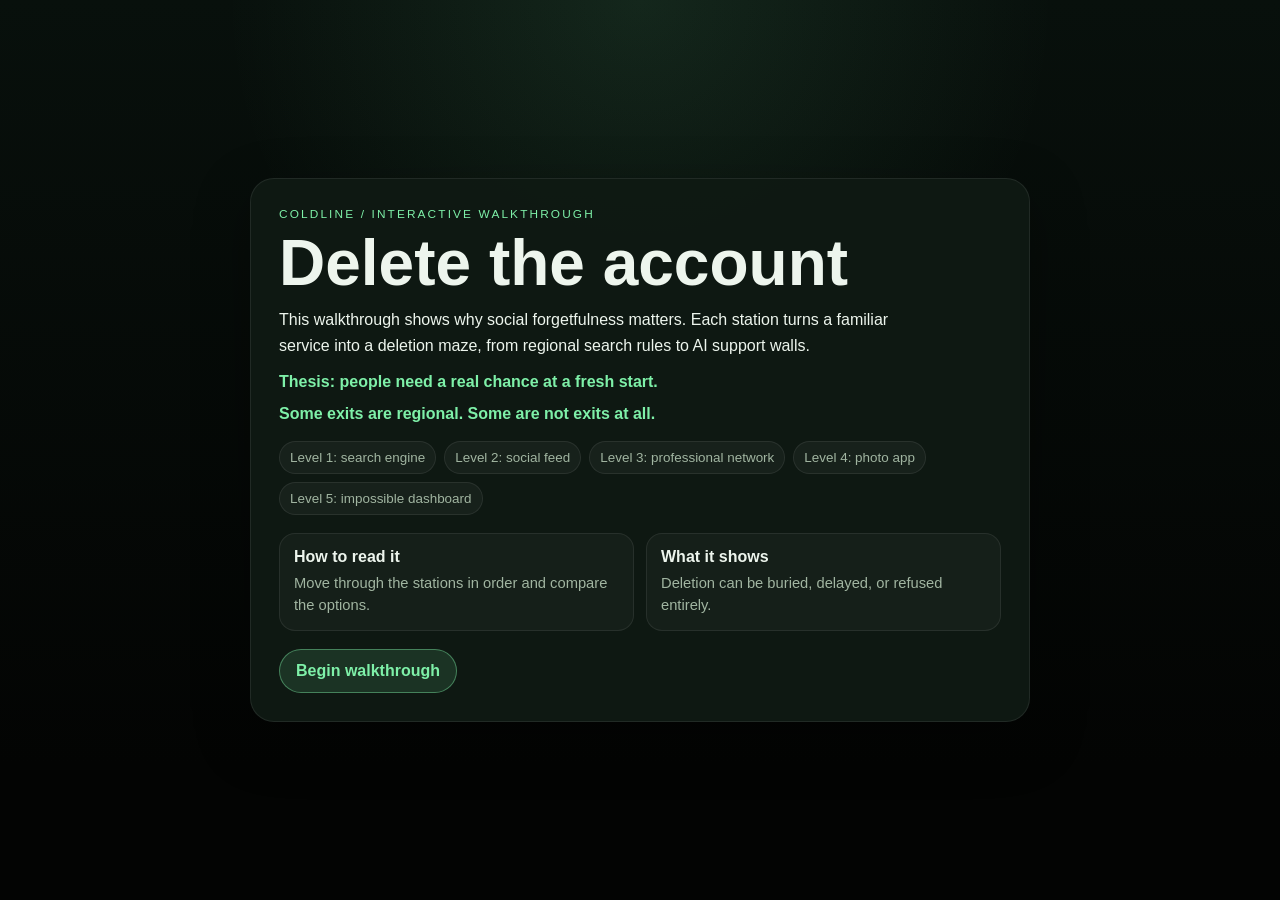
==== index.html @ fb2e3920 "Build COLDLINE walkthrough" ====
<!DOCTYPE html>
<html lang="en">
<head>
  <meta charset="UTF-8" />
  <meta name="viewport" content="width=device-width, initial-scale=1.0" />
  <title>COLDLINE: Delete the Account</title>
  <link rel="stylesheet" href="index.css" />
</head>
<body>
  <main class="intro">
    <section class="hero">
      <div class="eyebrow">COLDLINE / interactive walkthrough</div>
      <h1>Delete the account</h1>
      <p class="lede">
        This walkthrough shows why social forgetfulness matters.
        Each station turns a familiar service into a deletion maze, from regional search rules to AI support walls.
      </p>
      <div class="hero-note">Thesis: people need a real chance at a fresh start.</div>
      <div class="hero-note">Some exits are regional. Some are not exits at all.</div>
      <div class="chips">
        <span>Level 1: search engine</span>
        <span>Level 2: social feed</span>
        <span>Level 3: professional network</span>
        <span>Level 4: photo app</span>
        <span>Level 5: impossible dashboard</span>
      </div>
      <div class="mini-grid">
        <div><strong>How to read it</strong><span>Move through the stations in order and compare the options.</span></div>
        <div><strong>What it shows</strong><span>Deletion can be buried, delayed, or refused entirely.</span></div>
      </div>
      <a class="start" href="level-1-search.html">Begin walkthrough</a>
    </section>
  </main>
</body>
</html>
---- index.css ----
:root {
  --bg: #08100c;
  --panel: #0f1a13;
  --text: #edf5ed;
  --muted: #a1b5a1;
  --accent: #7ef0a8;
  --line: rgba(255, 255, 255, 0.08);
}

* { box-sizing: border-box; }
html, body { margin: 0; min-height: 100%; }
body {
  font-family: Inter, "Segoe UI", Helvetica, Arial, sans-serif;
  color: var(--text);
  background:
    radial-gradient(circle at top, rgba(126, 240, 168, 0.1), transparent 26rem),
    linear-gradient(180deg, #08100c, #030403 85%);
}

body::before {
  content: "";
  position: fixed;
  inset: 0;
  pointer-events: none;
  background: repeating-linear-gradient(to bottom, rgba(255,255,255,0.025) 0, rgba(255,255,255,0.025) 1px, transparent 1px, transparent 4px);
  opacity: 0.22;
}

.intro {
  min-height: 100vh;
  display: grid;
  place-items: center;
  padding: 18px;
}

.hero {
  width: min(780px, 100%);
  border: 1px solid var(--line);
  border-radius: 24px;
  background: rgba(15, 26, 19, 0.96);
  box-shadow: 0 18px 54px rgba(0, 0, 0, 0.35);
  padding: 28px;
}

.eyebrow {
  color: var(--accent);
  text-transform: uppercase;
  letter-spacing: 0.18em;
  font-size: 0.74rem;
  margin-bottom: 10px;
}

h1 {
  margin: 0;
  font-size: clamp(2rem, 5vw, 4rem);
  line-height: 1;
}

.lede {
  margin: 12px 0 0;
  line-height: 1.6;
  color: var(--text);
  max-width: 70ch;
}

.hero-note {
  margin-top: 14px;
  color: var(--accent);
  font-weight: 700;
}

.chips {
  display: flex;
  flex-wrap: wrap;
  gap: 8px;
  margin: 18px 0;
}

.chips span {
  padding: 8px 10px;
  border-radius: 999px;
  background: rgba(255, 255, 255, 0.04);
  border: 1px solid var(--line);
  color: var(--muted);
  font-size: 0.84rem;
}

.mini-grid {
  display: grid;
  grid-template-columns: repeat(2, minmax(0, 1fr));
  gap: 12px;
  margin-bottom: 18px;
}

.mini-grid div {
  padding: 14px;
  border: 1px solid var(--line);
  border-radius: 16px;
  background: rgba(255, 255, 255, 0.03);
}

.mini-grid strong {
  display: block;
  margin-bottom: 6px;
}

.mini-grid span {
  color: var(--muted);
  line-height: 1.5;
  font-size: 0.92rem;
}

.start {
  display: inline-flex;
  align-items: center;
  justify-content: center;
  padding: 12px 16px;
  border-radius: 999px;
  background: rgba(126, 240, 168, 0.12);
  border: 1px solid rgba(126, 240, 168, 0.42);
  color: var(--accent);
  text-decoration: none;
  font-weight: 700;
}
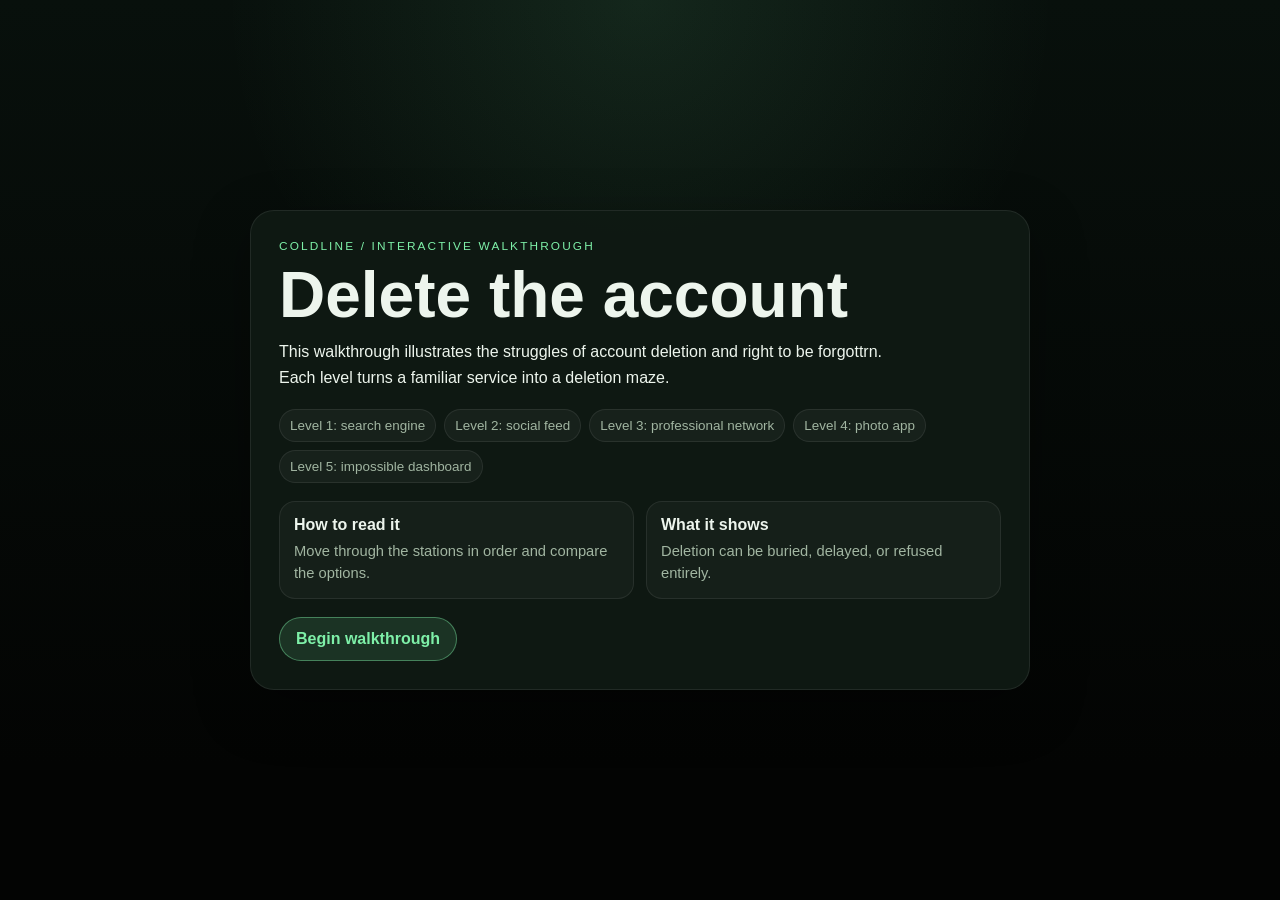
==== commit 71185e57: "Revise walkthrough description for account deletion Updated the description of the account deletion " ====
--- a/index.html
+++ b/index.html
@@ -1,4 +1,4 @@
-<!DOCTYPE html>
+﻿<!DOCTYPE html>
 <html lang="en">
 <head>
   <meta charset="UTF-8" />
@@ -12,11 +12,9 @@
       <div class="eyebrow">COLDLINE / interactive walkthrough</div>
       <h1>Delete the account</h1>
       <p class="lede">
-        This walkthrough shows why social forgetfulness matters.
-        Each station turns a familiar service into a deletion maze, from regional search rules to AI support walls.
+        This walkthrough illustrates the struggles of account deletion and right to be forgottrn.
+        Each level turns a familiar service into a deletion maze.
       </p>
-      <div class="hero-note">Thesis: people need a real chance at a fresh start.</div>
-      <div class="hero-note">Some exits are regional. Some are not exits at all.</div>
       <div class="chips">
         <span>Level 1: search engine</span>
         <span>Level 2: social feed</span>
@@ -28,8 +26,9 @@
         <div><strong>How to read it</strong><span>Move through the stations in order and compare the options.</span></div>
         <div><strong>What it shows</strong><span>Deletion can be buried, delayed, or refused entirely.</span></div>
       </div>
-      <a class="start" href="level-1-search.html">Begin walkthrough</a>
+      <a class="start" href="levels/level-1-search.html">Begin walkthrough</a>
     </section>
   </main>
 </body>
 </html>
+
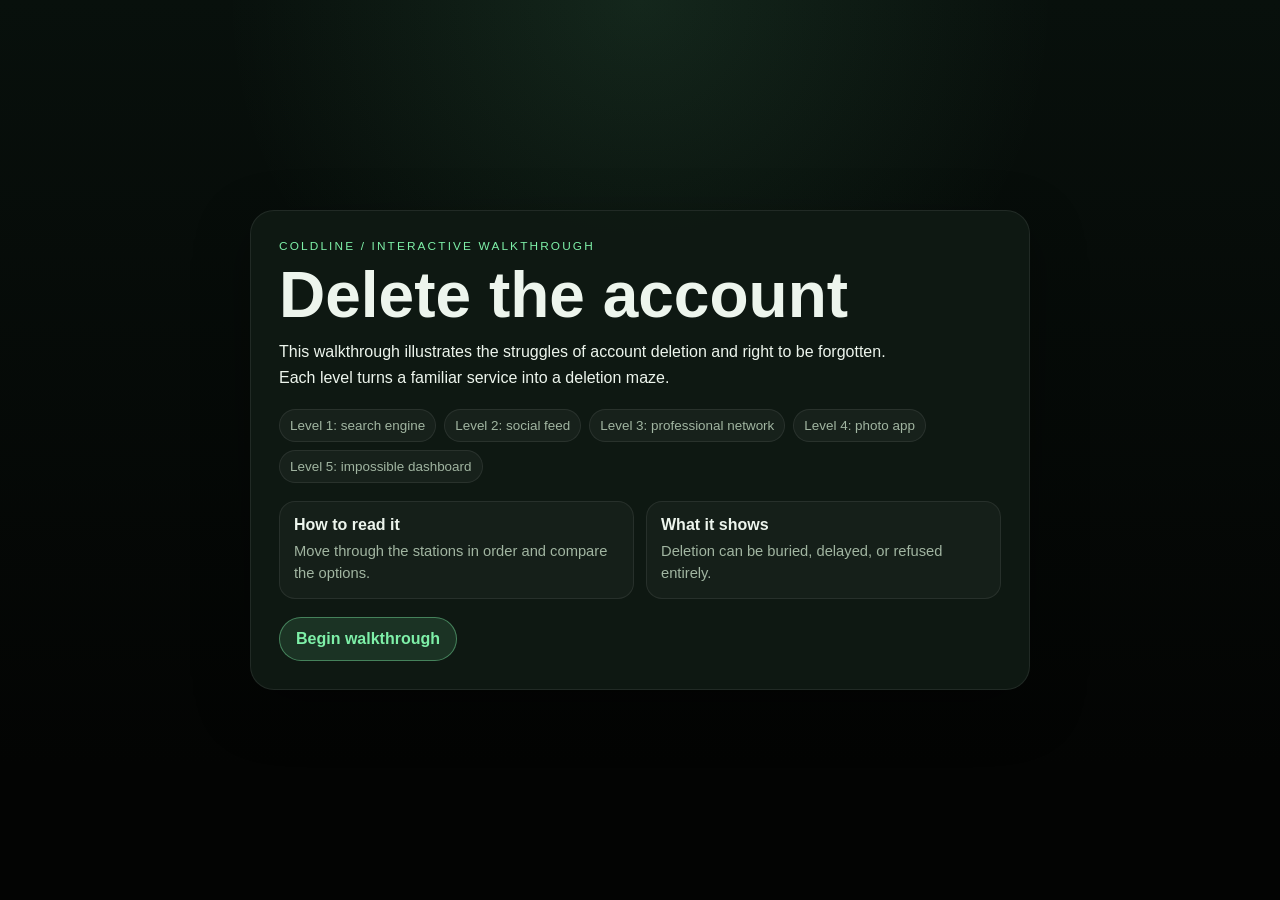
==== commit 7f07a5e4: "Fix typo in account deletion description" ====
--- a/index.html
+++ b/index.html
@@ -12,7 +12,7 @@
       <div class="eyebrow">COLDLINE / interactive walkthrough</div>
       <h1>Delete the account</h1>
       <p class="lede">
-        This walkthrough illustrates the struggles of account deletion and right to be forgottrn.
+        This walkthrough illustrates the struggles of account deletion and right to be forgotten.
         Each level turns a familiar service into a deletion maze.
       </p>
       <div class="chips">
